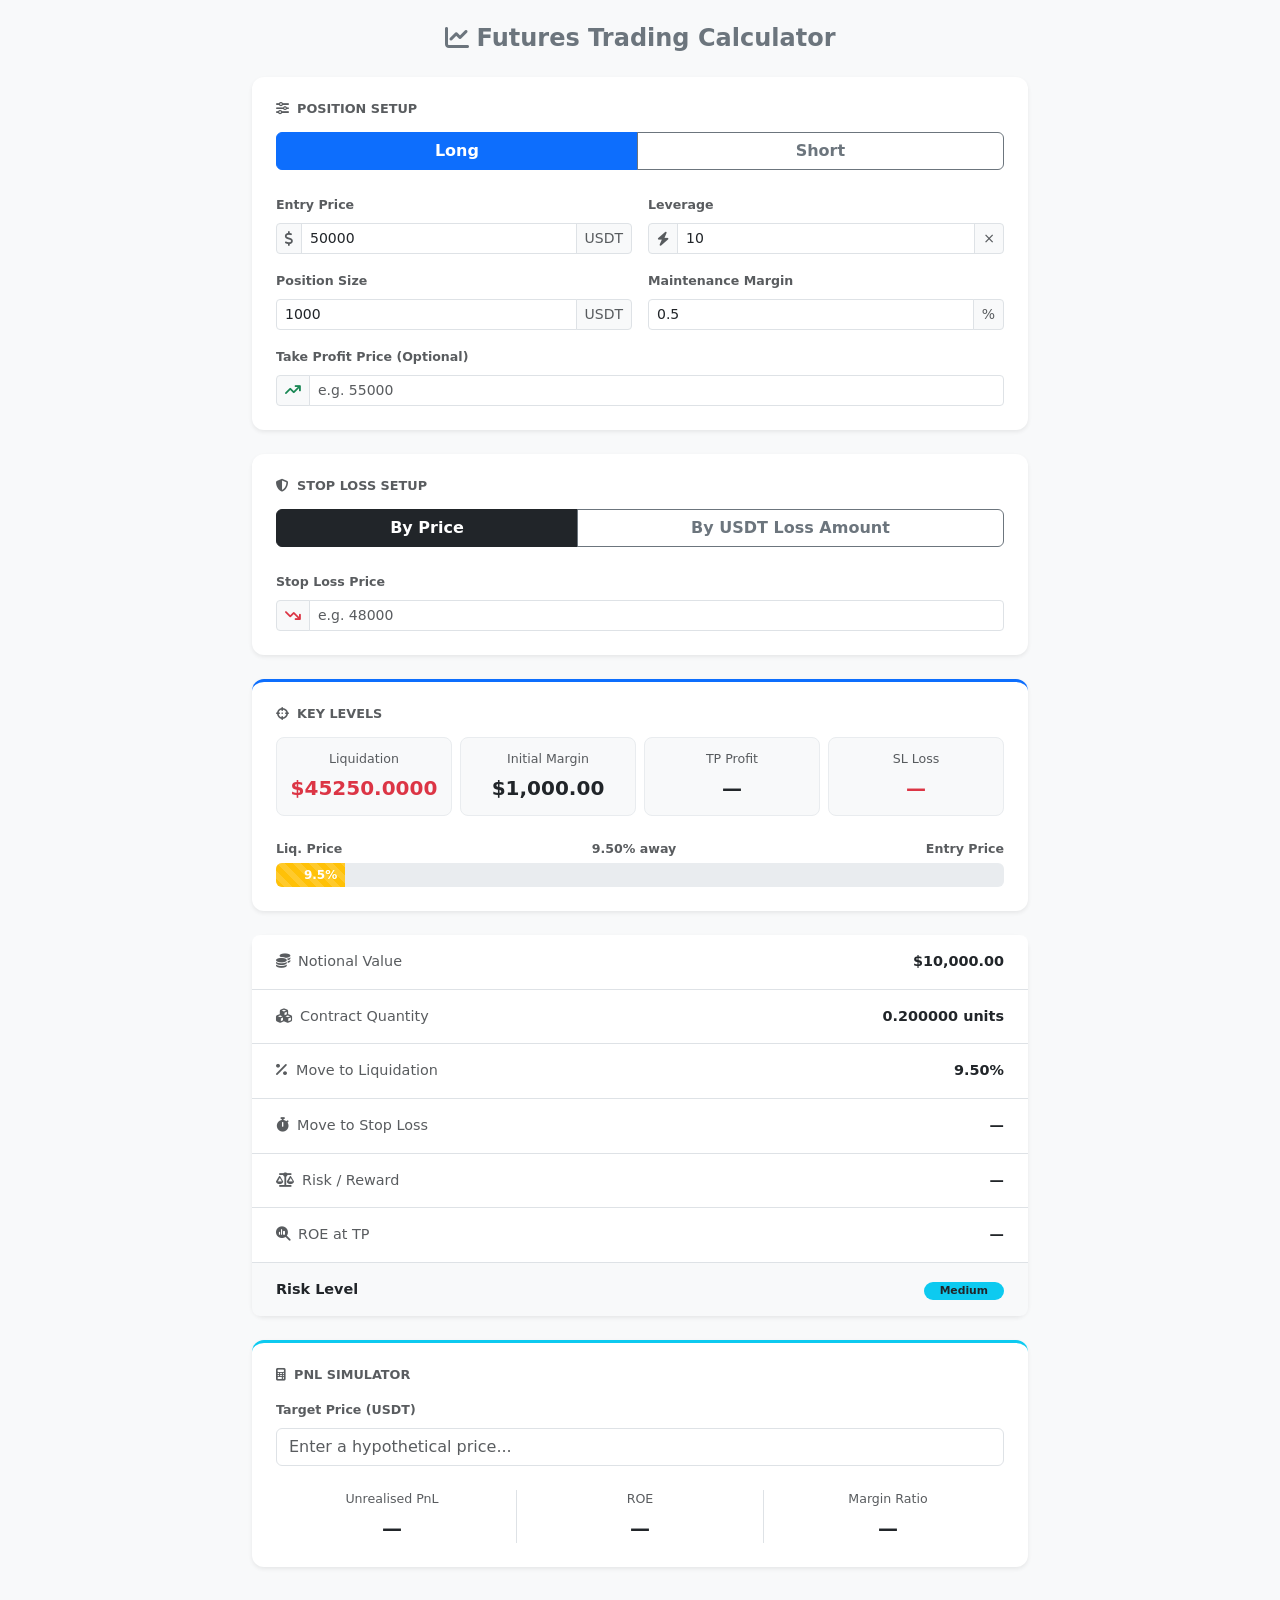
==== future_trding_calculator/index.html @ f31d3531 "Add files via upload" ====
<!DOCTYPE html>
<html lang="en">
<head>
  <meta charset="UTF-8">
  <meta name="viewport" content="width=device-width, initial-scale=1.0">
  <title>Futures Trading Calculator</title>
  
  <!-- Bootstrap 5 -->
  <link href="https://cdn.jsdelivr.net/npm/bootstrap@5.3.2/dist/css/bootstrap.min.css" rel="stylesheet">
  <!-- Font Awesome -->
  <link href="https://cdnjs.cloudflare.com/ajax/libs/font-awesome/6.4.2/css/all.min.css" rel="stylesheet">

  <style>
    body { background-color: #f8f9fa; font-size: 0.9rem; }
    .card { border: none; border-radius: 12px; }
    .form-control:focus { box-shadow: none; border-color: #0d6efd; }
    .val-display { font-size: 1.25rem; font-weight: 600; }
    .val-display.text-danger { color: #dc3545 !important; }
    .val-display.text-success { color: #198754 !important; }
    .stat-box { background: #f8f9fa; border-radius: 8px; padding: 12px; border: 1px solid #e9ecef; }
  </style>
</head>
<body class="py-4">

<div class="container" style="max-width: 800px;">
  <h4 class="mb-4 text-center fw-bold text-secondary">
    <i class="fa-solid fa-chart-line me-2"></i>Futures Trading Calculator
  </h4>

  <!-- 1. Position Setup -->
  <div class="card shadow-sm mb-4">
    <div class="card-body p-4">
      <h6 class="text-uppercase text-muted fw-bold mb-3" style="font-size: 0.8rem;">
        <i class="fa-solid fa-sliders me-2"></i>Position Setup
      </h6>
      
      <!-- Direction Toggle -->
      <div class="btn-group w-100 mb-4" role="group" id="side-tog">
        <button type="button" class="btn btn-primary fw-bold" onclick="setSide('long', this)">Long</button>
        <button type="button" class="btn btn-outline-secondary fw-bold" onclick="setSide('short', this)">Short</button>
      </div>

      <div class="row g-3 mb-3">
        <div class="col-md-6">
          <label class="form-label text-muted small fw-semibold">Entry Price</label>
          <div class="input-group input-group-sm">
            <span class="input-group-text bg-light text-muted"><i class="fa-solid fa-dollar-sign"></i></span>
            <input type="number" class="form-control" id="entry" value="50000" min="0" step="any" oninput="calc()">
            <span class="input-group-text bg-light text-muted">USDT</span>
          </div>
        </div>
        <div class="col-md-6">
          <label class="form-label text-muted small fw-semibold">Leverage</label>
          <div class="input-group input-group-sm">
            <span class="input-group-text bg-light text-muted"><i class="fa-solid fa-bolt"></i></span>
            <input type="number" class="form-control" id="lev" value="10" min="1" max="125" step="1" oninput="calc()">
            <span class="input-group-text bg-light text-muted">×</span>
          </div>
        </div>
        <div class="col-md-6">
          <label class="form-label text-muted small fw-semibold">Position Size</label>
          <div class="input-group input-group-sm">
            <input type="number" class="form-control" id="pos" value="1000" min="0" step="any" oninput="calc()">
            <span class="input-group-text bg-light text-muted">USDT</span>
          </div>
        </div>
        <div class="col-md-6">
          <label class="form-label text-muted small fw-semibold">Maintenance Margin</label>
          <div class="input-group input-group-sm">
            <input type="number" class="form-control" id="maint" value="0.5" min="0" max="10" step="0.1" oninput="calc()">
            <span class="input-group-text bg-light text-muted">%</span>
          </div>
        </div>
      </div>

      <div class="row g-3">
        <div class="col-12">
          <label class="form-label text-muted small fw-semibold">Take Profit Price (Optional)</label>
          <div class="input-group input-group-sm">
            <span class="input-group-text bg-light text-success"><i class="fa-solid fa-arrow-trend-up"></i></span>
            <input type="number" class="form-control" id="tp" placeholder="e.g. 55000" min="0" step="any" oninput="calc()">
          </div>
        </div>
      </div>
    </div>
  </div>

  <!-- 2. Stop Loss Setup -->
  <div class="card shadow-sm mb-4">
    <div class="card-body p-4">
      <h6 class="text-uppercase text-muted fw-bold mb-3" style="font-size: 0.8rem;">
        <i class="fa-solid fa-shield-halved me-2"></i>Stop Loss Setup
      </h6>

      <div class="btn-group w-100 mb-4" role="group" id="sl-mode-tog">
        <button type="button" class="btn btn-dark fw-bold" onclick="setSlMode('price', this)">By Price</button>
        <button type="button" class="btn btn-outline-secondary fw-bold" onclick="setSlMode('usdt', this)">By USDT Loss Amount</button>
      </div>

      <!-- SL by Price -->
      <div id="sl-price-section">
        <label class="form-label text-muted small fw-semibold">Stop Loss Price</label>
        <div class="input-group input-group-sm">
          <span class="input-group-text bg-light text-danger"><i class="fa-solid fa-arrow-trend-down"></i></span>
          <input type="number" class="form-control" id="sl-price" placeholder="e.g. 48000" min="0" step="any" oninput="onSlPriceChange()">
        </div>
      </div>

      <!-- SL by USDT -->
      <div id="sl-usdt-section" style="display:none;">
        <div class="row g-3 mb-3">
          <div class="col-md-6">
            <label class="form-label text-muted small fw-semibold">Max Loss in USDT</label>
            <div class="input-group input-group-sm">
              <input type="number" class="form-control" id="sl-usdt" placeholder="e.g. 200" min="0" step="any" oninput="onSlUsdtChange()">
            </div>
          </div>
          <div class="col-md-6">
            <label class="form-label text-muted small fw-semibold">Calculated SL Price</label>
            <input type="text" class="form-control form-control-sm bg-light text-danger fw-bold" id="sl-usdt-price-out" placeholder="Auto-calculated" readonly>
          </div>
        </div>
        
        <div id="sl-usdt-result" style="display:none;" class="alert alert-warning py-2 px-3 d-flex align-items-center gap-3 mb-0">
          <div>
            <span class="d-block text-muted" style="font-size: 0.75rem;">Triggers at</span>
            <span class="fs-4 fw-bold text-danger" id="sl-usdt-price-display">—</span>
          </div>
          <div class="border-start border-warning ps-3">
            <span class="d-block small text-dark fw-semibold" id="sl-usdt-pct-away"></span>
            <span class="d-block small text-muted" id="sl-usdt-qty"></span>
          </div>
        </div>
      </div>
    </div>
  </div>

  <!-- 3. Key Levels & Progress -->
  <div class="card shadow-sm mb-4 border-top border-3 border-primary">
    <div class="card-body p-4">
      <h6 class="text-uppercase text-muted fw-bold mb-3" style="font-size: 0.8rem;">
        <i class="fa-solid fa-crosshairs me-2"></i>Key Levels
      </h6>
      
      <div class="row g-2 mb-4 text-center">
        <div class="col-6 col-md-3">
          <div class="stat-box">
            <span class="d-block text-muted small mb-1">Liquidation</span>
            <span class="val-display text-danger" id="liq-price">—</span>
          </div>
        </div>
        <div class="col-6 col-md-3">
          <div class="stat-box">
            <span class="d-block text-muted small mb-1">Initial Margin</span>
            <span class="val-display text-dark" id="init-m">—</span>
          </div>
        </div>
        <div class="col-6 col-md-3">
          <div class="stat-box">
            <span class="d-block text-muted small mb-1">TP Profit</span>
            <span class="val-display" id="tp-pnl">—</span>
          </div>
        </div>
        <div class="col-6 col-md-3">
          <div class="stat-box">
            <span class="d-block text-muted small mb-1">SL Loss</span>
            <span class="val-display text-danger" id="sl-pnl">—</span>
          </div>
        </div>
      </div>

      <div class="d-flex justify-content-between text-muted small fw-semibold mb-1">
        <span>Liq. Price</span>
        <span id="bar-mid"></span>
        <span>Entry Price</span>
      </div>
      <div class="progress" style="height: 24px;">
        <div id="liq-bar" class="progress-bar progress-bar-striped progress-bar-animated fw-bold text-end pe-2" role="progressbar" style="width: 0%; transition: width 0.4s;"></div>
      </div>
    </div>
  </div>

  <!-- 4. Risk Breakdown -->
  <div class="card shadow-sm mb-4">
    <div class="card-body p-0">
      <ul class="list-group list-group-flush rounded-3">
        <li class="list-group-item d-flex justify-content-between align-items-center py-3 px-4">
          <span class="text-muted"><i class="fa-solid fa-coins me-2"></i>Notional Value</span>
          <span class="fw-bold" id="notional">—</span>
        </li>
        <li class="list-group-item d-flex justify-content-between align-items-center py-3 px-4">
          <span class="text-muted"><i class="fa-solid fa-cubes me-2"></i>Contract Quantity</span>
          <span class="fw-bold" id="qty">—</span>
        </li>
        <li class="list-group-item d-flex justify-content-between align-items-center py-3 px-4">
          <span class="text-muted"><i class="fa-solid fa-percent me-2"></i>Move to Liquidation</span>
          <span class="fw-bold" id="pct-liq">—</span>
        </li>
        <li class="list-group-item d-flex justify-content-between align-items-center py-3 px-4">
          <span class="text-muted"><i class="fa-solid fa-stopwatch me-2"></i>Move to Stop Loss</span>
          <span class="fw-bold" id="pct-sl">—</span>
        </li>
        <li class="list-group-item d-flex justify-content-between align-items-center py-3 px-4">
          <span class="text-muted"><i class="fa-solid fa-scale-balanced me-2"></i>Risk / Reward</span>
          <span class="fw-bold" id="rr-ratio">—</span>
        </li>
        <li class="list-group-item d-flex justify-content-between align-items-center py-3 px-4">
          <span class="text-muted"><i class="fa-solid fa-magnifying-glass-chart me-2"></i>ROE at TP</span>
          <span class="fw-bold" id="roe-tp">—</span>
        </li>
        <li class="list-group-item d-flex justify-content-between align-items-center py-3 px-4 bg-light">
          <span class="fw-bold">Risk Level</span>
          <span id="risk-badge">—</span>
        </li>
      </ul>
    </div>
  </div>

  <!-- 5. Simulator -->
  <div class="card shadow-sm mb-5 border-top border-3 border-info">
    <div class="card-body p-4">
      <h6 class="text-uppercase text-muted fw-bold mb-3" style="font-size: 0.8rem;">
        <i class="fa-solid fa-calculator me-2"></i>PnL Simulator
      </h6>
      <div class="mb-4">
        <label class="form-label text-muted small fw-semibold">Target Price (USDT)</label>
        <input type="number" class="form-control" id="sim" placeholder="Enter a hypothetical price..." min="0" step="any" oninput="simulate()">
      </div>
      <div class="row g-3 text-center">
        <div class="col-4">
          <span class="d-block text-muted small mb-1">Unrealised PnL</span>
          <span class="val-display fs-5" id="sim-pnl">—</span>
        </div>
        <div class="col-4 border-start border-end">
          <span class="d-block text-muted small mb-1">ROE</span>
          <span class="val-display fs-5" id="sim-roe">—</span>
        </div>
        <div class="col-4">
          <span class="d-block text-muted small mb-1">Margin Ratio</span>
          <span class="val-display fs-5" id="sim-mr">—</span>
        </div>
      </div>
    </div>
  </div>

</div>

<!-- Bootstrap JS -->
<script src="https://cdn.jsdelivr.net/npm/bootstrap@5.3.2/dist/js/bootstrap.bundle.min.js"></script>

<script>
let side = 'long';
let slMode = 'price';

// Toggle Long/Short
function setSide(s, btn) {
  side = s;
  const buttons = document.querySelectorAll('#side-tog button');
  buttons.forEach(b => {
    b.className = 'btn fw-bold ' + (b.innerText.toLowerCase() === s ? (s === 'long' ? 'btn-primary' : 'btn-danger') : 'btn-outline-secondary');
  });
  if (slMode === 'usdt') onSlUsdtChange(); else calc();
}

// Toggle SL Mode
function setSlMode(m, btn) {
  slMode = m;
  const buttons = document.querySelectorAll('#sl-mode-tog button');
  buttons.forEach(b => {
    b.className = 'btn fw-bold ' + (b === btn ? 'btn-dark' : 'btn-outline-secondary');
  });
  document.getElementById('sl-price-section').style.display = m === 'price' ? 'block' : 'none';
  document.getElementById('sl-usdt-section').style.display = m === 'usdt' ? 'block' : 'none';
  calc();
}

function fmt(n, d=2) { if (n===null||isNaN(n)) return '—'; return '$'+n.toLocaleString('en-US',{minimumFractionDigits:d,maximumFractionDigits:d}); }
function fmt4(n) { if (n===null||isNaN(n)) return '—'; return '$'+n.toFixed(4); }
function fmtPct(n) { if (n===null||isNaN(n)) return '—'; return (n>=0?'+':'')+n.toFixed(2)+'%'; }
function applyColorClass(el, val) {
  el.classList.remove('text-success', 'text-danger', 'text-dark');
  if (val > 0) el.classList.add('text-success');
  else if (val < 0) el.classList.add('text-danger');
  else el.classList.add('text-dark');
}

function getSlPrice() {
  if (slMode === 'price') return parseFloat(document.getElementById('sl-price').value) || null;
  return parseFloat(document.getElementById('sl-usdt-price-out').value) || null;
}

function onSlPriceChange() { calc(); }

function onSlUsdtChange() {
  const entry = parseFloat(document.getElementById('entry').value);
  const lev = parseFloat(document.getElementById('lev').value);
  const pos = parseFloat(document.getElementById('pos').value);
  const maxLoss = parseFloat(document.getElementById('sl-usdt').value);
  const resultEl = document.getElementById('sl-usdt-result');
  const outEl = document.getElementById('sl-usdt-price-out');

  if (!entry || !lev || !pos || !maxLoss || maxLoss <= 0) {
    outEl.value = ''; resultEl.style.display = 'none'; calc(); return;
  }

  const notional = pos * lev;
  const qty = notional / entry;
  const slPrice = side === 'long' ? entry - (maxLoss / qty) : entry + (maxLoss / qty);

  if (slPrice <= 0) { outEl.value = ''; resultEl.style.display = 'none'; calc(); return; }

  outEl.value = slPrice.toFixed(4);
  document.getElementById('sl-usdt-price-display').textContent = fmt4(slPrice);
  document.getElementById('sl-usdt-pct-away').textContent = Math.abs((slPrice - entry) / entry * 100).toFixed(2) + '% from entry';
  document.getElementById('sl-usdt-qty').textContent = 'Qty: ' + qty.toFixed(6) + ' units';
  resultEl.style.display = 'flex';
  calc();
}

function calc() {
  const entry = parseFloat(document.getElementById('entry').value);
  const lev = parseFloat(document.getElementById('lev').value);
  const pos = parseFloat(document.getElementById('pos').value);
  const maintPct = parseFloat(document.getElementById('maint').value) / 100;
  const tpVal = parseFloat(document.getElementById('tp').value);
  const slVal = getSlPrice();

  if (!entry || !lev || !pos) return;

  const notional = pos * lev;
  const qty = notional / entry;
  const initMpct = 1 / lev;

  const liqPrice = side === 'long' 
    ? entry * (1 - initMpct + maintPct) 
    : entry * (1 + initMpct - maintPct);

  const pctToLiq = Math.abs((liqPrice - entry) / entry * 100);

  document.getElementById('liq-price').textContent = fmt4(liqPrice);
  document.getElementById('init-m').textContent = fmt(pos);
  document.getElementById('notional').textContent = fmt(notional);
  document.getElementById('qty').textContent = qty.toFixed(6) + ' units';
  document.getElementById('pct-liq').textContent = pctToLiq.toFixed(2) + '%';

  // Progress Bar
  const bar = document.getElementById('liq-bar');
  bar.style.width = Math.min(pctToLiq, 100) + '%';
  bar.className = 'progress-bar progress-bar-striped fw-bold text-end pe-2 ' + 
                 (pctToLiq < 5 ? 'bg-danger' : pctToLiq < 15 ? 'bg-warning' : 'bg-success');
  bar.textContent = pctToLiq.toFixed(1) + '%';
  document.getElementById('bar-mid').textContent = pctToLiq.toFixed(2) + '% away';

  let tpPnl = null, slPnl = null;
  const dir = side === 'long' ? 1 : -1;

  if (!isNaN(tpVal) && tpVal > 0) {
    tpPnl = dir * (tpVal - entry) / entry * notional;
    const tpEl = document.getElementById('tp-pnl');
    tpEl.textContent = fmt(tpPnl); applyColorClass(tpEl, tpPnl);
    
    const roeEl = document.getElementById('roe-tp');
    roeEl.textContent = (tpPnl / pos * 100).toFixed(2) + '%'; 
    applyColorClass(roeEl, tpPnl);
  } else {
    document.getElementById('tp-pnl').textContent = '—';
    document.getElementById('roe-tp').textContent = '—';
    document.getElementById('tp-pnl').className = 'val-display';
    document.getElementById('roe-tp').className = 'fw-bold';
  }

  if (slVal && slVal > 0) {
    slPnl = dir * (slVal - entry) / entry * notional;
    const slEl = document.getElementById('sl-pnl');
    slEl.textContent = fmt(slPnl); applyColorClass(slEl, slPnl);
    document.getElementById('pct-sl').textContent = Math.abs((slVal - entry) / entry * 100).toFixed(2) + '%';
  } else {
    document.getElementById('sl-pnl').textContent = '—';
    document.getElementById('pct-sl').textContent = '—';
    document.getElementById('sl-pnl').className = 'val-display text-danger';
  }

  document.getElementById('rr-ratio').textContent = 
    (tpPnl !== null && slPnl !== null && slPnl < 0) 
    ? (tpPnl / Math.abs(slPnl)).toFixed(2) + ' : 1' : '—';

  // Risk Badge
  const rb = document.getElementById('risk-badge');
  if (lev >= 50) rb.innerHTML = '<span class="badge bg-danger rounded-pill px-3">Extreme</span>';
  else if (lev >= 20) rb.innerHTML = '<span class="badge bg-warning text-dark rounded-pill px-3">High</span>';
  else if (lev >= 10) rb.innerHTML = '<span class="badge bg-info text-dark rounded-pill px-3">Medium</span>';
  else rb.innerHTML = '<span class="badge bg-success rounded-pill px-3">Low</span>';

  simulate();
}

function simulate() {
  const entry = parseFloat(document.getElementById('entry').value);
  const lev = parseFloat(document.getElementById('lev').value);
  const pos = parseFloat(document.getElementById('pos').value);
  const simPrice = parseFloat(document.getElementById('sim').value);

  if (!entry || !lev || !pos || isNaN(simPrice) || simPrice <= 0) {
    ['sim-pnl', 'sim-roe', 'sim-mr'].forEach(id => { 
      document.getElementById(id).textContent = '—'; 
      document.getElementById(id).className = 'val-display fs-5'; 
    });
    return;
  }

  const notional = pos * lev;
  const pnl = (side === 'long' ? 1 : -1) * (simPrice - entry) / entry * notional;
  const roe = pnl / pos * 100;
  const equity = pos + pnl;
  const mr = equity > 0 ? equity / notional * 100 : 0;

  const pe = document.getElementById('sim-pnl'); pe.textContent = fmt(pnl); applyColorClass(pe, pnl);
  const re = document.getElementById('sim-roe'); re.textContent = fmtPct(roe); applyColorClass(re, roe);
  
  const me = document.getElementById('sim-mr');
  me.textContent = mr.toFixed(2) + '%';
  me.className = 'val-display fs-5 ' + (mr < (parseFloat(document.getElementById('maint').value) / 100) * 100 * 1.5 ? 'text-danger' : mr < 5 ? 'text-warning' : '');
}

calc();
</script>
</body>
</html>
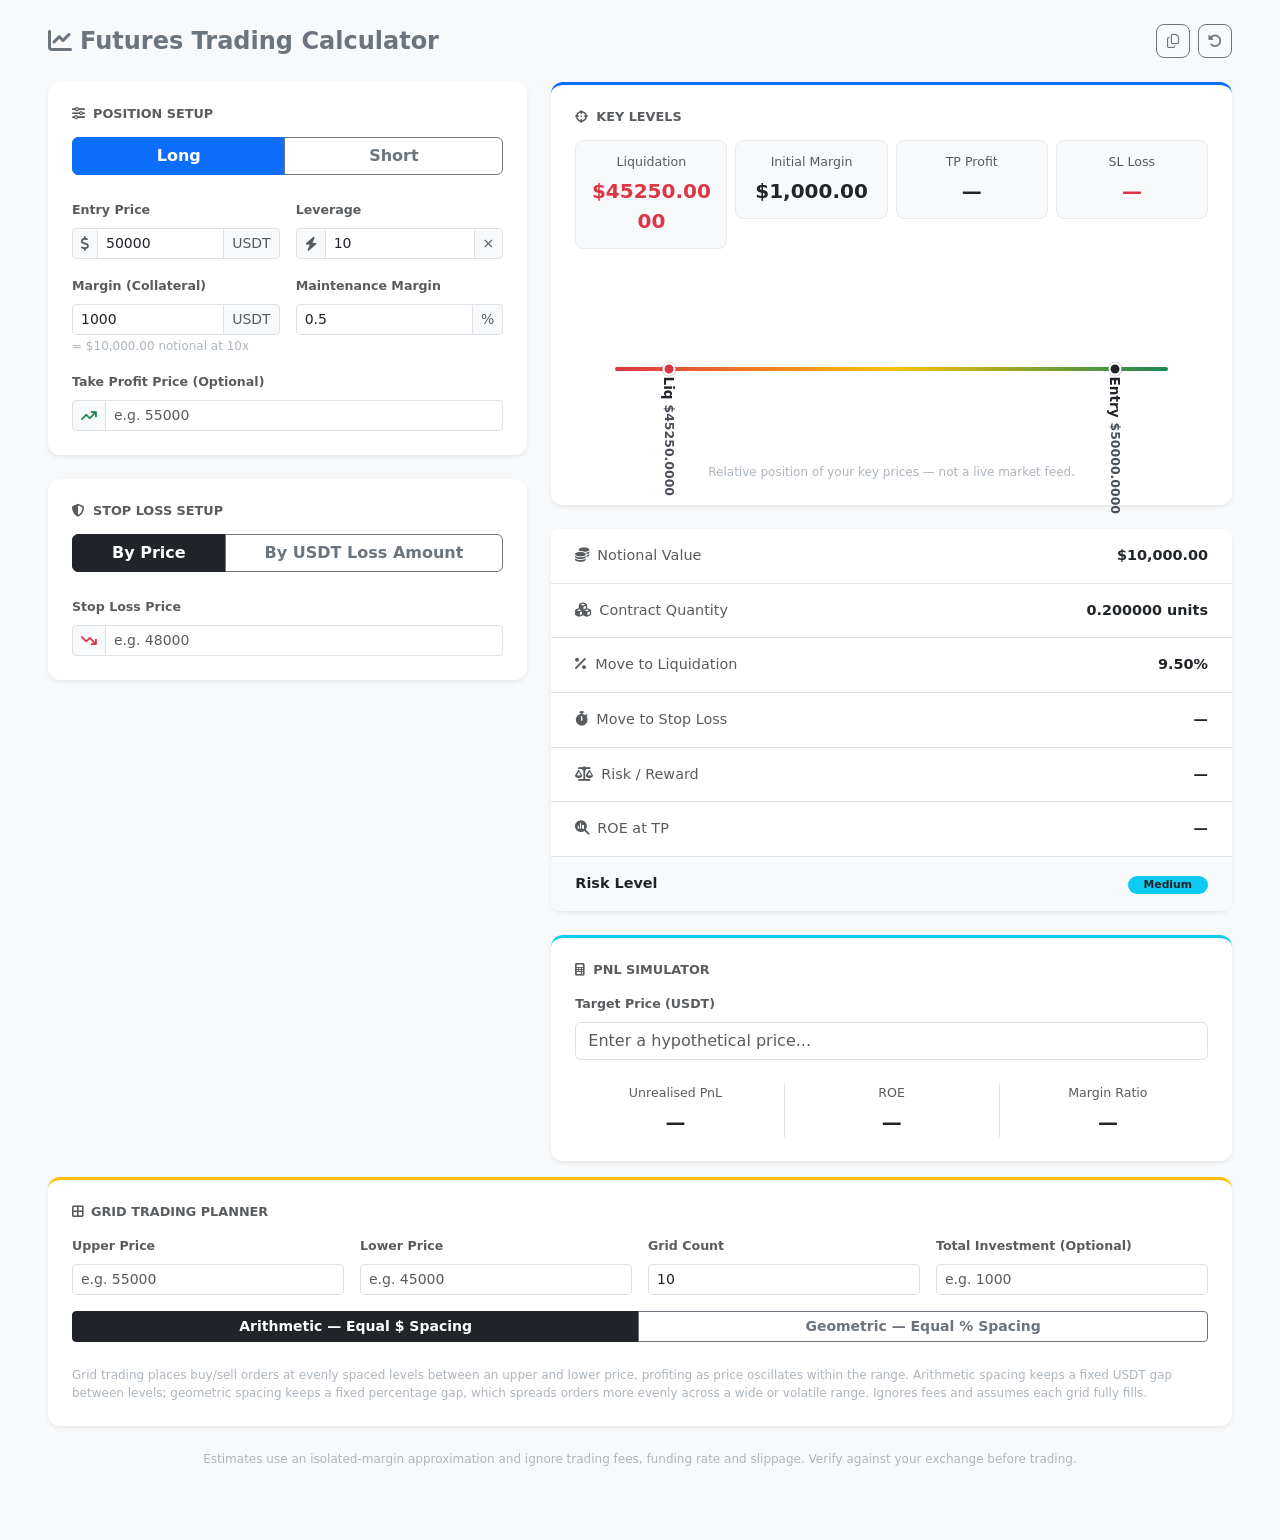
==== commit faf3b909: "Add files via upload" ====
--- a/future_trding_calculator/index.html
+++ b/future_trding_calculator/index.html
@@ -4,7 +4,7 @@
   <meta charset="UTF-8">
   <meta name="viewport" content="width=device-width, initial-scale=1.0">
   <title>Futures Trading Calculator</title>
-  
+
   <!-- Bootstrap 5 -->
   <link href="https://cdn.jsdelivr.net/npm/bootstrap@5.3.2/dist/css/bootstrap.min.css" rel="stylesheet">
   <!-- Font Awesome -->
@@ -18,14 +18,60 @@
     .val-display.text-danger { color: #dc3545 !important; }
     .val-display.text-success { color: #198754 !important; }
     .stat-box { background: #f8f9fa; border-radius: 8px; padding: 12px; border: 1px solid #e9ecef; }
+    .hint-text { font-size: 0.75rem; color: #adb5bd; margin-top: 2px; }
+    .icon-btn { width: 34px; height: 34px; display: inline-flex; align-items: center; justify-content: center; border-radius: 8px; }
+
+    /* Price track visualization */
+    .price-track-wrap { padding: 10px 34px 10px; }
+    .price-track { position: relative; height: 4px; background: #e9ecef; border-radius: 4px; margin: 92px 6px 80px; }
+    .price-track-fill { position: absolute; top: 0; left: 0; height: 100%; border-radius: 4px; background: linear-gradient(90deg, #dc3545, #ffc107, #198754); }
+    .track-marker { position: absolute; top: 50%; transform: translate(-50%, -50%); }
+    .track-marker .dot { width: 13px; height: 13px; border-radius: 50%; border: 2.5px solid #fff; box-shadow: 0 0 0 1px rgba(0,0,0,.15); margin: 0 auto; }
+    .track-marker .label { position: absolute; left: 50%; white-space: nowrap; font-size: 0.85rem; font-weight: 800; display: flex; align-items: center; gap: 5px; writing-mode: vertical-rl; text-orientation: mixed; }
+    .track-marker.pos-top .label { bottom: 14px; transform: translateX(-50%) rotate(180deg); }
+    .track-marker.pos-bottom .label { top: 14px; transform: translateX(-50%); }
+    .track-marker .label .price { font-weight: 700; color: #495057; font-size: 0.78rem; }
+    .dot-liq { background: #dc3545; }
+    .dot-sl { background: #fd7e14; }
+    .dot-entry { background: #212529; }
+    .dot-tp { background: #198754; }
+    .dot-sim { background: #6f42c1; }
+    .sim-line { position: absolute; top: -6px; bottom: -6px; width: 2px; background: repeating-linear-gradient(180deg,#6f42c1 0 4px,transparent 4px 8px); }
+
+    #toast-copy { position: fixed; bottom: 20px; left: 50%; transform: translateX(-50%); z-index: 1080; }
+
+    /* Grid trading visual */
+    .grid-visual-wrap { padding: 4px 4px 8px; }
+    .grid-visual-track { position: relative; height: 30px; background: #f1f3f5; border: 1px solid #e9ecef; border-radius: 6px; }
+    .grid-tick { position: absolute; top: 2px; bottom: 2px; width: 2px; background: #0d6efd; opacity: .55; }
+    .grid-tick.edge { width: 3px; background: #212529; opacity: 1; }
+    #grid-table thead th { position: sticky; top: 0; background: #f8f9fa; z-index: 1; }
   </style>
 </head>
 <body class="py-4">
 
-<div class="container" style="max-width: 800px;">
-  <h4 class="mb-4 text-center fw-bold text-secondary">
-    <i class="fa-solid fa-chart-line me-2"></i>Futures Trading Calculator
-  </h4>
+<div class="container-fluid px-3 px-lg-5">
+  <div class="d-flex align-items-center justify-content-between mb-4">
+    <h4 class="mb-0 fw-bold text-secondary">
+      <i class="fa-solid fa-chart-line me-2"></i>Futures Trading Calculator
+    </h4>
+    <div class="d-flex gap-2">
+      <button type="button" class="btn btn-outline-secondary btn-sm icon-btn" title="Copy summary" onclick="copySummary()">
+        <i class="fa-regular fa-copy"></i>
+      </button>
+      <button type="button" class="btn btn-outline-secondary btn-sm icon-btn" title="Reset all fields" onclick="resetAll()">
+        <i class="fa-solid fa-rotate-left"></i>
+      </button>
+    </div>
+  </div>
+
+  <!-- Validation banner -->
+  <div id="validation-banner" class="alert alert-danger py-2 px-3 mb-4 d-none">
+    <i class="fa-solid fa-triangle-exclamation me-2"></i><span id="validation-msg"></span>
+  </div>
+
+  <div class="row g-4">
+  <div class="col-lg-5">
 
   <!-- 1. Position Setup -->
   <div class="card shadow-sm mb-4">
@@ -33,7 +79,7 @@
       <h6 class="text-uppercase text-muted fw-bold mb-3" style="font-size: 0.8rem;">
         <i class="fa-solid fa-sliders me-2"></i>Position Setup
       </h6>
-      
+
       <!-- Direction Toggle -->
       <div class="btn-group w-100 mb-4" role="group" id="side-tog">
         <button type="button" class="btn btn-primary fw-bold" onclick="setSide('long', this)">Long</button>
@@ -45,7 +91,7 @@
           <label class="form-label text-muted small fw-semibold">Entry Price</label>
           <div class="input-group input-group-sm">
             <span class="input-group-text bg-light text-muted"><i class="fa-solid fa-dollar-sign"></i></span>
-            <input type="number" class="form-control" id="entry" value="50000" min="0" step="any" oninput="calc()">
+            <input type="number" class="form-control" id="entry" value="50000" min="0" step="any" oninput="onCoreInput()">
             <span class="input-group-text bg-light text-muted">USDT</span>
           </div>
         </div>
@@ -53,21 +99,22 @@
           <label class="form-label text-muted small fw-semibold">Leverage</label>
           <div class="input-group input-group-sm">
             <span class="input-group-text bg-light text-muted"><i class="fa-solid fa-bolt"></i></span>
-            <input type="number" class="form-control" id="lev" value="10" min="1" max="125" step="1" oninput="calc()">
+            <input type="number" class="form-control" id="lev" value="10" min="1" max="125" step="1" oninput="onCoreInput()">
             <span class="input-group-text bg-light text-muted">×</span>
           </div>
         </div>
         <div class="col-md-6">
-          <label class="form-label text-muted small fw-semibold">Position Size</label>
+          <label class="form-label text-muted small fw-semibold">Margin (Collateral)</label>
           <div class="input-group input-group-sm">
-            <input type="number" class="form-control" id="pos" value="1000" min="0" step="any" oninput="calc()">
+            <input type="number" class="form-control" id="pos" value="1000" min="0" step="any" oninput="onCoreInput()">
             <span class="input-group-text bg-light text-muted">USDT</span>
           </div>
+          <div class="hint-text" id="notional-hint">= $0 notional</div>
         </div>
         <div class="col-md-6">
           <label class="form-label text-muted small fw-semibold">Maintenance Margin</label>
           <div class="input-group input-group-sm">
-            <input type="number" class="form-control" id="maint" value="0.5" min="0" max="10" step="0.1" oninput="calc()">
+            <input type="number" class="form-control" id="maint" value="0.5" min="0" max="10" step="0.1" oninput="onCoreInput()">
             <span class="input-group-text bg-light text-muted">%</span>
           </div>
         </div>
@@ -78,7 +125,7 @@
           <label class="form-label text-muted small fw-semibold">Take Profit Price (Optional)</label>
           <div class="input-group input-group-sm">
             <span class="input-group-text bg-light text-success"><i class="fa-solid fa-arrow-trend-up"></i></span>
-            <input type="number" class="form-control" id="tp" placeholder="e.g. 55000" min="0" step="any" oninput="calc()">
+            <input type="number" class="form-control" id="tp" placeholder="e.g. 55000" min="0" step="any" oninput="onCoreInput()">
           </div>
         </div>
       </div>
@@ -120,7 +167,7 @@
             <input type="text" class="form-control form-control-sm bg-light text-danger fw-bold" id="sl-usdt-price-out" placeholder="Auto-calculated" readonly>
           </div>
         </div>
-        
+
         <div id="sl-usdt-result" style="display:none;" class="alert alert-warning py-2 px-3 d-flex align-items-center gap-3 mb-0">
           <div>
             <span class="d-block text-muted" style="font-size: 0.75rem;">Triggers at</span>
@@ -135,14 +182,17 @@
     </div>
   </div>
 
-  <!-- 3. Key Levels & Progress -->
+  </div>
+  <div class="col-lg-7">
+
+  <!-- 3. Key Levels & Price Track -->
   <div class="card shadow-sm mb-4 border-top border-3 border-primary">
     <div class="card-body p-4">
       <h6 class="text-uppercase text-muted fw-bold mb-3" style="font-size: 0.8rem;">
         <i class="fa-solid fa-crosshairs me-2"></i>Key Levels
       </h6>
-      
-      <div class="row g-2 mb-4 text-center">
+
+      <div class="row g-2 mb-3 text-center">
         <div class="col-6 col-md-3">
           <div class="stat-box">
             <span class="d-block text-muted small mb-1">Liquidation</span>
@@ -169,14 +219,13 @@
         </div>
       </div>
 
-      <div class="d-flex justify-content-between text-muted small fw-semibold mb-1">
-        <span>Liq. Price</span>
-        <span id="bar-mid"></span>
-        <span>Entry Price</span>
-      </div>
-      <div class="progress" style="height: 24px;">
-        <div id="liq-bar" class="progress-bar progress-bar-striped progress-bar-animated fw-bold text-end pe-2" role="progressbar" style="width: 0%; transition: width 0.4s;"></div>
-      </div>
+      <!-- Price track: liq / sl / entry / tp / simulated price on one line -->
+      <div class="price-track-wrap">
+        <div class="price-track" id="price-track">
+          <div class="price-track-fill" id="price-track-fill"></div>
+        </div>
+      </div>
+      <div class="hint-text text-center">Relative position of your key prices — not a live market feed.</div>
     </div>
   </div>
 
@@ -217,7 +266,7 @@
   </div>
 
   <!-- 5. Simulator -->
-  <div class="card shadow-sm mb-5 border-top border-3 border-info">
+  <div class="card shadow-sm mb-3 border-top border-3 border-info">
     <div class="card-body p-4">
       <h6 class="text-uppercase text-muted fw-bold mb-3" style="font-size: 0.8rem;">
         <i class="fa-solid fa-calculator me-2"></i>PnL Simulator
@@ -226,6 +275,9 @@
         <label class="form-label text-muted small fw-semibold">Target Price (USDT)</label>
         <input type="number" class="form-control" id="sim" placeholder="Enter a hypothetical price..." min="0" step="any" oninput="simulate()">
       </div>
+      <div id="sim-liquidated-banner" class="alert alert-danger py-2 px-3 mb-3 d-none">
+        <i class="fa-solid fa-skull-crossbones me-2"></i>At this price your position would already be liquidated.
+      </div>
       <div class="row g-3 text-center">
         <div class="col-4">
           <span class="d-block text-muted small mb-1">Unrealised PnL</span>
@@ -243,6 +295,108 @@
     </div>
   </div>
 
+  </div>
+  </div>
+
+  <!-- 6. Grid Trading Planner -->
+  <div class="card shadow-sm mb-4 border-top border-3 border-warning">
+    <div class="card-body p-4">
+      <h6 class="text-uppercase text-muted fw-bold mb-3" style="font-size: 0.8rem;">
+        <i class="fa-solid fa-border-all me-2"></i>Grid Trading Planner
+      </h6>
+
+      <div class="row g-3 mb-3">
+        <div class="col-6 col-md-3">
+          <label class="form-label text-muted small fw-semibold">Upper Price</label>
+          <input type="number" class="form-control form-control-sm" id="grid-upper" placeholder="e.g. 55000" min="0" step="any" oninput="calcGrid(); saveState();">
+        </div>
+        <div class="col-6 col-md-3">
+          <label class="form-label text-muted small fw-semibold">Lower Price</label>
+          <input type="number" class="form-control form-control-sm" id="grid-lower" placeholder="e.g. 45000" min="0" step="any" oninput="calcGrid(); saveState();">
+        </div>
+        <div class="col-6 col-md-3">
+          <label class="form-label text-muted small fw-semibold">Grid Count</label>
+          <input type="number" class="form-control form-control-sm" id="grid-count" value="10" min="2" max="200" step="1" oninput="calcGrid(); saveState();">
+        </div>
+        <div class="col-6 col-md-3">
+          <label class="form-label text-muted small fw-semibold">Total Investment (Optional)</label>
+          <input type="number" class="form-control form-control-sm" id="grid-investment" placeholder="e.g. 1000" min="0" step="any" oninput="calcGrid(); saveState();">
+        </div>
+      </div>
+
+      <div class="btn-group w-100 mb-3" role="group" id="grid-type-tog">
+        <button type="button" class="btn btn-dark fw-bold btn-sm" onclick="setGridType('arithmetic', this)">Arithmetic — Equal $ Spacing</button>
+        <button type="button" class="btn btn-outline-secondary fw-bold btn-sm" onclick="setGridType('geometric', this)">Geometric — Equal % Spacing</button>
+      </div>
+
+      <div id="grid-validation" class="alert alert-danger py-2 px-3 mb-3 d-none">
+        <i class="fa-solid fa-triangle-exclamation me-2"></i><span id="grid-validation-msg"></span>
+      </div>
+
+      <div class="row g-2 mb-3 text-center d-none" id="grid-stats">
+        <div class="col-6 col-md-3">
+          <div class="stat-box">
+            <span class="d-block text-muted small mb-1">Grid Lines</span>
+            <span class="val-display text-dark" id="grid-lines-count">—</span>
+          </div>
+        </div>
+        <div class="col-6 col-md-3">
+          <div class="stat-box">
+            <span class="d-block text-muted small mb-1">Avg Spacing</span>
+            <span class="val-display text-dark" id="grid-spacing">—</span>
+          </div>
+        </div>
+        <div class="col-6 col-md-3">
+          <div class="stat-box">
+            <span class="d-block text-muted small mb-1">Profit / Grid</span>
+            <span class="val-display text-success" id="grid-profit-pct">—</span>
+          </div>
+        </div>
+        <div class="col-6 col-md-3">
+          <div class="stat-box">
+            <span class="d-block text-muted small mb-1">Invest / Grid</span>
+            <span class="val-display text-dark" id="grid-invest-each">—</span>
+          </div>
+        </div>
+      </div>
+
+      <div class="grid-visual-wrap d-none" id="grid-visual">
+        <div class="grid-visual-track" id="grid-visual-track"></div>
+      </div>
+
+      <div class="table-responsive d-none" id="grid-table-wrap" style="max-height: 320px;">
+        <table class="table table-sm table-hover align-middle mb-0" id="grid-table">
+          <thead class="table-light">
+            <tr>
+              <th>#</th>
+              <th>Price (USDT)</th>
+              <th>Gap to Next</th>
+              <th>Qty / Grid</th>
+              <th>Est. Profit / Flip</th>
+            </tr>
+          </thead>
+          <tbody id="grid-table-body"></tbody>
+        </table>
+      </div>
+
+      <div class="hint-text mt-2">
+        Grid trading places buy/sell orders at evenly spaced levels between an upper and lower price, profiting as price oscillates within the range. Arithmetic spacing keeps a fixed USDT gap between levels; geometric spacing keeps a fixed percentage gap, which spreads orders more evenly across a wide or volatile range. Ignores fees and assumes each grid fully fills.
+      </div>
+    </div>
+  </div>
+
+  <p class="hint-text text-center mb-5 mt-4">
+    Estimates use an isolated-margin approximation and ignore trading fees, funding rate and slippage. Verify against your exchange before trading.
+  </p>
+
+</div>
+
+<!-- Copy toast -->
+<div id="toast-copy" class="toast align-items-center text-bg-dark border-0" role="status" aria-live="polite" aria-atomic="true">
+  <div class="d-flex">
+    <div class="toast-body"><i class="fa-solid fa-check me-2"></i>Summary copied to clipboard</div>
+    <button type="button" class="btn-close btn-close-white me-2 m-auto" data-bs-dismiss="toast"></button>
+  </div>
 </div>
 
 <!-- Bootstrap JS -->
@@ -251,29 +405,90 @@
 <script>
 let side = 'long';
 let slMode = 'price';
-
-// Toggle Long/Short
-function setSide(s, btn) {
+let gridType = 'arithmetic';
+const STORAGE_KEY = 'futuresCalcState_v2';
+
+const FIELD_IDS = ['entry', 'lev', 'pos', 'maint', 'tp', 'sl-price', 'sl-usdt', 'grid-upper', 'grid-lower', 'grid-count', 'grid-investment'];
+
+// ---------- Persistence ----------
+function saveState() {
+  const state = { side, slMode, gridType };
+  FIELD_IDS.forEach(id => { state[id] = document.getElementById(id).value; });
+  try { localStorage.setItem(STORAGE_KEY, JSON.stringify(state)); } catch (e) { /* storage unavailable */ }
+}
+
+function loadState() {
+  let raw;
+  try { raw = localStorage.getItem(STORAGE_KEY); } catch (e) { return; }
+  if (!raw) return;
+  try {
+    const state = JSON.parse(raw);
+    FIELD_IDS.forEach(id => { if (state[id] !== undefined && state[id] !== '') document.getElementById(id).value = state[id]; });
+    if (state.side) setSide(state.side, null, true);
+    if (state.slMode) setSlMode(state.slMode, null, true);
+    if (state.gridType) setGridType(state.gridType, null, true);
+  } catch (e) { /* ignore malformed state */ }
+}
+
+function resetAll() {
+  if (!confirm('Reset all fields to defaults? This clears saved values.')) return;
+  try { localStorage.removeItem(STORAGE_KEY); } catch (e) {}
+  document.getElementById('entry').value = 50000;
+  document.getElementById('lev').value = 10;
+  document.getElementById('pos').value = 1000;
+  document.getElementById('maint').value = 0.5;
+  document.getElementById('tp').value = '';
+  document.getElementById('sl-price').value = '';
+  document.getElementById('sl-usdt').value = '';
+  document.getElementById('sl-usdt-price-out').value = '';
+  document.getElementById('sim').value = '';
+  document.getElementById('grid-upper').value = '';
+  document.getElementById('grid-lower').value = '';
+  document.getElementById('grid-count').value = 10;
+  document.getElementById('grid-investment').value = '';
+  setSide('long', null, true);
+  setSlMode('price', null, true);
+  setGridType('arithmetic', null, true);
+  calc();
+  calcGrid();
+}
+
+// ---------- Toggles ----------
+function setSide(s, btn, skipSave) {
   side = s;
   const buttons = document.querySelectorAll('#side-tog button');
   buttons.forEach(b => {
     b.className = 'btn fw-bold ' + (b.innerText.toLowerCase() === s ? (s === 'long' ? 'btn-primary' : 'btn-danger') : 'btn-outline-secondary');
   });
   if (slMode === 'usdt') onSlUsdtChange(); else calc();
-}
-
-// Toggle SL Mode
-function setSlMode(m, btn) {
+  if (!skipSave) saveState();
+}
+
+function setSlMode(m, btn, skipSave) {
   slMode = m;
   const buttons = document.querySelectorAll('#sl-mode-tog button');
   buttons.forEach(b => {
-    b.className = 'btn fw-bold ' + (b === btn ? 'btn-dark' : 'btn-outline-secondary');
+    const isTarget = btn ? b === btn : (m === 'price' ? b.innerText.includes('By Price') : b.innerText.includes('USDT'));
+    b.className = 'btn fw-bold ' + (isTarget ? 'btn-dark' : 'btn-outline-secondary');
   });
   document.getElementById('sl-price-section').style.display = m === 'price' ? 'block' : 'none';
   document.getElementById('sl-usdt-section').style.display = m === 'usdt' ? 'block' : 'none';
-  calc();
-}
-
+  if (m === 'usdt') onSlUsdtChange(); else calc();
+  if (!skipSave) saveState();
+}
+
+function setGridType(t, btn, skipSave) {
+  gridType = t;
+  const buttons = document.querySelectorAll('#grid-type-tog button');
+  buttons.forEach(b => {
+    const isTarget = btn ? b === btn : (t === 'arithmetic' ? b.innerText.includes('Arithmetic') : b.innerText.includes('Geometric'));
+    b.className = 'btn fw-bold btn-sm ' + (isTarget ? 'btn-dark' : 'btn-outline-secondary');
+  });
+  calcGrid();
+  if (!skipSave) saveState();
+}
+
+// ---------- Formatting ----------
 function fmt(n, d=2) { if (n===null||isNaN(n)) return '—'; return '$'+n.toLocaleString('en-US',{minimumFractionDigits:d,maximumFractionDigits:d}); }
 function fmt4(n) { if (n===null||isNaN(n)) return '—'; return '$'+n.toFixed(4); }
 function fmtPct(n) { if (n===null||isNaN(n)) return '—'; return (n>=0?'+':'')+n.toFixed(2)+'%'; }
@@ -284,12 +499,17 @@
   else el.classList.add('text-dark');
 }
 
+function onCoreInput() {
+  if (slMode === 'usdt') onSlUsdtChange(); else calc();
+  saveState();
+}
+
 function getSlPrice() {
   if (slMode === 'price') return parseFloat(document.getElementById('sl-price').value) || null;
   return parseFloat(document.getElementById('sl-usdt-price-out').value) || null;
 }
 
-function onSlPriceChange() { calc(); }
+function onSlPriceChange() { calc(); saveState(); }
 
 function onSlUsdtChange() {
   const entry = parseFloat(document.getElementById('entry').value);
@@ -317,6 +537,7 @@
   calc();
 }
 
+// ---------- Core calculation ----------
 function calc() {
   const entry = parseFloat(document.getElementById('entry').value);
   const lev = parseFloat(document.getElementById('lev').value);
@@ -325,14 +546,31 @@
   const tpVal = parseFloat(document.getElementById('tp').value);
   const slVal = getSlPrice();
 
-  if (!entry || !lev || !pos) return;
+  const banner = document.getElementById('validation-banner');
+  const msgEl = document.getElementById('validation-msg');
+
+  if (!entry || !lev || !pos) {
+    banner.classList.add('d-none');
+    return;
+  }
+
+  const initMpct = 1 / lev;
+
+  // Validate maintenance margin vs leverage — otherwise liq price flips to the wrong side
+  if (maintPct >= initMpct) {
+    banner.classList.remove('d-none');
+    msgEl.textContent = 'Maintenance margin (' + (maintPct*100).toFixed(2) + '%) must be lower than 1/leverage (' + (initMpct*100).toFixed(2) + '%). Lower it or increase leverage to get a valid liquidation price.';
+    return;
+  }
+  banner.classList.add('d-none');
 
   const notional = pos * lev;
   const qty = notional / entry;
-  const initMpct = 1 / lev;
-
-  const liqPrice = side === 'long' 
-    ? entry * (1 - initMpct + maintPct) 
+
+  document.getElementById('notional-hint').textContent = '= ' + fmt(notional) + ' notional at ' + lev + 'x';
+
+  const liqPrice = side === 'long'
+    ? entry * (1 - initMpct + maintPct)
     : entry * (1 + initMpct - maintPct);
 
   const pctToLiq = Math.abs((liqPrice - entry) / entry * 100);
@@ -343,14 +581,6 @@
   document.getElementById('qty').textContent = qty.toFixed(6) + ' units';
   document.getElementById('pct-liq').textContent = pctToLiq.toFixed(2) + '%';
 
-  // Progress Bar
-  const bar = document.getElementById('liq-bar');
-  bar.style.width = Math.min(pctToLiq, 100) + '%';
-  bar.className = 'progress-bar progress-bar-striped fw-bold text-end pe-2 ' + 
-                 (pctToLiq < 5 ? 'bg-danger' : pctToLiq < 15 ? 'bg-warning' : 'bg-success');
-  bar.textContent = pctToLiq.toFixed(1) + '%';
-  document.getElementById('bar-mid').textContent = pctToLiq.toFixed(2) + '% away';
-
   let tpPnl = null, slPnl = null;
   const dir = side === 'long' ? 1 : -1;
 
@@ -358,9 +588,9 @@
     tpPnl = dir * (tpVal - entry) / entry * notional;
     const tpEl = document.getElementById('tp-pnl');
     tpEl.textContent = fmt(tpPnl); applyColorClass(tpEl, tpPnl);
-    
+
     const roeEl = document.getElementById('roe-tp');
-    roeEl.textContent = (tpPnl / pos * 100).toFixed(2) + '%'; 
+    roeEl.textContent = (tpPnl / pos * 100).toFixed(2) + '%';
     applyColorClass(roeEl, tpPnl);
   } else {
     document.getElementById('tp-pnl').textContent = '—';
@@ -380,8 +610,8 @@
     document.getElementById('sl-pnl').className = 'val-display text-danger';
   }
 
-  document.getElementById('rr-ratio').textContent = 
-    (tpPnl !== null && slPnl !== null && slPnl < 0) 
+  document.getElementById('rr-ratio').textContent =
+    (tpPnl !== null && slPnl !== null && slPnl < 0)
     ? (tpPnl / Math.abs(slPnl)).toFixed(2) + ' : 1' : '—';
 
   // Risk Badge
@@ -391,24 +621,90 @@
   else if (lev >= 10) rb.innerHTML = '<span class="badge bg-info text-dark rounded-pill px-3">Medium</span>';
   else rb.innerHTML = '<span class="badge bg-success rounded-pill px-3">Low</span>';
 
+  renderTrack(entry, liqPrice, slVal, (!isNaN(tpVal) && tpVal > 0) ? tpVal : null);
   simulate();
 }
 
+// ---------- Price track visualization ----------
+function renderTrack(entry, liqPrice, slVal, tpVal) {
+  const track = document.getElementById('price-track');
+  const fill = document.getElementById('price-track-fill');
+  // Clear previous markers (keep the fill element)
+  track.querySelectorAll('.track-marker').forEach(m => m.remove());
+
+  const simVal = parseFloat(document.getElementById('sim').value);
+  const hasSim = !isNaN(simVal) && simVal > 0;
+
+  const points = [{ v: liqPrice, cls: 'dot-liq', label: 'Liq', bottom: true }];
+  if (slVal && slVal > 0) points.push({ v: slVal, cls: 'dot-sl', label: 'SL', bottom: false });
+  points.push({ v: entry, cls: 'dot-entry', label: 'Entry', bottom: true });
+  if (tpVal) points.push({ v: tpVal, cls: 'dot-tp', label: 'TP', bottom: false });
+  if (hasSim) points.push({ v: simVal, cls: 'dot-sim', label: 'Sim', bottom: false, isSim: true });
+
+  const values = points.map(p => p.v);
+  let min = Math.min(...values), max = Math.max(...values);
+  const span = max - min || (entry * 0.02) || 1;
+  const pad = span * 0.12;
+  min -= pad; max += pad;
+  const range = max - min;
+
+  const pctOf = v => ((v - min) / range) * 100;
+
+  fill.style.width = '100%';
+
+  points.forEach((p, i) => {
+    const pct = pctOf(p.v);
+    const wrap = document.createElement('div');
+    wrap.className = 'track-marker ' + (p.bottom ? 'pos-bottom' : 'pos-top');
+    wrap.style.left = pct + '%';
+
+    if (p.isSim) {
+      const line = document.createElement('div');
+      line.className = 'sim-line';
+      wrap.appendChild(line);
+    }
+
+    const dot = document.createElement('div');
+    dot.className = 'dot ' + p.cls;
+    wrap.appendChild(dot);
+
+    const label = document.createElement('div');
+    label.className = 'label';
+    label.style.color = p.isSim ? '#6f42c1' : '';
+    label.innerHTML = p.label + '<span class="price">' + fmt4(p.v) + '</span>';
+    wrap.appendChild(label);
+
+    track.appendChild(wrap);
+  });
+}
+
+// ---------- Simulator ----------
 function simulate() {
   const entry = parseFloat(document.getElementById('entry').value);
   const lev = parseFloat(document.getElementById('lev').value);
   const pos = parseFloat(document.getElementById('pos').value);
+  const maintPct = parseFloat(document.getElementById('maint').value) / 100;
   const simPrice = parseFloat(document.getElementById('sim').value);
+  const liqBanner = document.getElementById('sim-liquidated-banner');
 
   if (!entry || !lev || !pos || isNaN(simPrice) || simPrice <= 0) {
-    ['sim-pnl', 'sim-roe', 'sim-mr'].forEach(id => { 
-      document.getElementById(id).textContent = '—'; 
-      document.getElementById(id).className = 'val-display fs-5'; 
+    ['sim-pnl', 'sim-roe', 'sim-mr'].forEach(id => {
+      document.getElementById(id).textContent = '—';
+      document.getElementById(id).className = 'val-display fs-5';
     });
+    liqBanner.classList.add('d-none');
     return;
   }
 
   const notional = pos * lev;
+  const initMpct = 1 / lev;
+  const liqPrice = side === 'long'
+    ? entry * (1 - initMpct + maintPct)
+    : entry * (1 + initMpct - maintPct);
+
+  const isLiquidated = side === 'long' ? simPrice <= liqPrice : simPrice >= liqPrice;
+  liqBanner.classList.toggle('d-none', !isLiquidated);
+
   const pnl = (side === 'long' ? 1 : -1) * (simPrice - entry) / entry * notional;
   const roe = pnl / pos * 100;
   const equity = pos + pnl;
@@ -416,13 +712,145 @@
 
   const pe = document.getElementById('sim-pnl'); pe.textContent = fmt(pnl); applyColorClass(pe, pnl);
   const re = document.getElementById('sim-roe'); re.textContent = fmtPct(roe); applyColorClass(re, roe);
-  
+
   const me = document.getElementById('sim-mr');
-  me.textContent = mr.toFixed(2) + '%';
-  me.className = 'val-display fs-5 ' + (mr < (parseFloat(document.getElementById('maint').value) / 100) * 100 * 1.5 ? 'text-danger' : mr < 5 ? 'text-warning' : '');
-}
-
+  me.textContent = isLiquidated ? '0.00%' : mr.toFixed(2) + '%';
+  me.className = 'val-display fs-5 ' + (isLiquidated || mr < maintPct * 100 * 1.5 ? 'text-danger' : mr < 5 ? 'text-warning' : '');
+
+  // Reflect sim price on the track without a full recalc
+  const slVal = getSlPrice();
+  const tpVal = parseFloat(document.getElementById('tp').value);
+  renderTrack(entry, liqPrice, slVal, (!isNaN(tpVal) && tpVal > 0) ? tpVal : null);
+}
+
+// ---------- Grid Trading Planner ----------
+function calcGrid() {
+  const upper = parseFloat(document.getElementById('grid-upper').value);
+  const lower = parseFloat(document.getElementById('grid-lower').value);
+  const count = parseInt(document.getElementById('grid-count').value, 10);
+  const investment = parseFloat(document.getElementById('grid-investment').value);
+
+  const banner = document.getElementById('grid-validation');
+  const msgEl = document.getElementById('grid-validation-msg');
+  const statsEl = document.getElementById('grid-stats');
+  const visualEl = document.getElementById('grid-visual');
+  const tableWrapEl = document.getElementById('grid-table-wrap');
+
+  const hideOutputs = () => {
+    statsEl.classList.add('d-none');
+    visualEl.classList.add('d-none');
+    tableWrapEl.classList.add('d-none');
+  };
+
+  if (!upper || !lower || !count) { banner.classList.add('d-none'); hideOutputs(); return; }
+
+  if (lower <= 0 || upper <= 0) {
+    banner.classList.remove('d-none'); msgEl.textContent = 'Prices must be greater than 0.'; hideOutputs(); return;
+  }
+  if (upper <= lower) {
+    banner.classList.remove('d-none'); msgEl.textContent = 'Upper price must be greater than lower price.'; hideOutputs(); return;
+  }
+  if (count < 2) {
+    banner.classList.remove('d-none'); msgEl.textContent = 'Grid count must be at least 2.'; hideOutputs(); return;
+  }
+  banner.classList.add('d-none');
+
+  const lines = count;
+  const intervals = lines - 1;
+  const prices = [];
+
+  if (gridType === 'geometric') {
+    const ratio = Math.pow(upper / lower, 1 / intervals);
+    for (let i = 0; i < lines; i++) prices.push(lower * Math.pow(ratio, i));
+  } else {
+    const step = (upper - lower) / intervals;
+    for (let i = 0; i < lines; i++) prices.push(lower + step * i);
+  }
+
+  const gapPct = [];
+  for (let i = 0; i < intervals; i++) gapPct.push((prices[i + 1] - prices[i]) / prices[i] * 100);
+  const avgGapPct = gapPct.reduce((a, b) => a + b, 0) / gapPct.length;
+  const avgSpacing = (upper - lower) / intervals;
+  const investPerGrid = (investment && investment > 0) ? investment / intervals : null;
+
+  document.getElementById('grid-lines-count').textContent = lines;
+  document.getElementById('grid-spacing').textContent = fmt(avgSpacing);
+  document.getElementById('grid-profit-pct').textContent = avgGapPct.toFixed(2) + '%';
+  document.getElementById('grid-invest-each').textContent = investPerGrid ? fmt(investPerGrid) : '—';
+  statsEl.classList.remove('d-none');
+
+  // Visual track: tick per grid line
+  const track = document.getElementById('grid-visual-track');
+  track.innerHTML = '';
+  prices.forEach((p, i) => {
+    const pct = (i / intervals) * 100;
+    const tick = document.createElement('div');
+    tick.className = 'grid-tick' + (i === 0 || i === intervals ? ' edge' : '');
+    tick.style.left = pct + '%';
+    tick.title = fmt4(p);
+    track.appendChild(tick);
+  });
+  visualEl.classList.remove('d-none');
+
+  // Table
+  const rows = prices.map((p, i) => {
+    const gap = i < intervals ? gapPct[i].toFixed(2) + '%' : '—';
+    const qty = investPerGrid ? (investPerGrid / p).toFixed(6) : '—';
+    const profitFlip = (investPerGrid && i < intervals) ? fmt(investPerGrid * gapPct[i] / 100) : '—';
+    return '<tr><td>' + (i + 1) + '</td><td class="fw-semibold">' + fmt4(p) + '</td><td>' + gap + '</td><td>' + qty + '</td><td class="text-success">' + profitFlip + '</td></tr>';
+  });
+  document.getElementById('grid-table-body').innerHTML = rows.join('');
+  tableWrapEl.classList.remove('d-none');
+}
+
+// ---------- Copy summary ----------
+function copySummary() {
+  const entry = document.getElementById('entry').value;
+  const lev = document.getElementById('lev').value;
+  const pos = document.getElementById('pos').value;
+  const liq = document.getElementById('liq-price').textContent;
+  const notional = document.getElementById('notional').textContent;
+  const qty = document.getElementById('qty').textContent;
+  const tpPnl = document.getElementById('tp-pnl').textContent;
+  const slPnl = document.getElementById('sl-pnl').textContent;
+  const rr = document.getElementById('rr-ratio').textContent;
+
+  const lines = [
+    'Futures Trade Summary',
+    '----------------------',
+    'Side: ' + side.toUpperCase(),
+    'Entry: $' + entry + '  |  Leverage: ' + lev + 'x  |  Margin: $' + pos,
+    'Notional: ' + notional + '  |  Qty: ' + qty,
+    'Liquidation Price: ' + liq,
+    'TP Profit: ' + tpPnl + '  |  SL Loss: ' + slPnl + '  |  R:R ' + rr
+  ];
+  const text = lines.join('\n');
+
+  const showToast = () => {
+    const toastEl = document.getElementById('toast-copy');
+    new bootstrap.Toast(toastEl, { delay: 2200 }).show();
+  };
+
+  if (navigator.clipboard && navigator.clipboard.writeText) {
+    navigator.clipboard.writeText(text).then(showToast).catch(() => fallbackCopy(text, showToast));
+  } else {
+    fallbackCopy(text, showToast);
+  }
+}
+
+function fallbackCopy(text, cb) {
+  const ta = document.createElement('textarea');
+  ta.value = text; ta.style.position = 'fixed'; ta.style.opacity = '0';
+  document.body.appendChild(ta); ta.select();
+  try { document.execCommand('copy'); } catch (e) {}
+  document.body.removeChild(ta);
+  if (cb) cb();
+}
+
+// ---------- Init ----------
+loadState();
 calc();
+calcGrid();
 </script>
 </body>
-</html>+</html>
